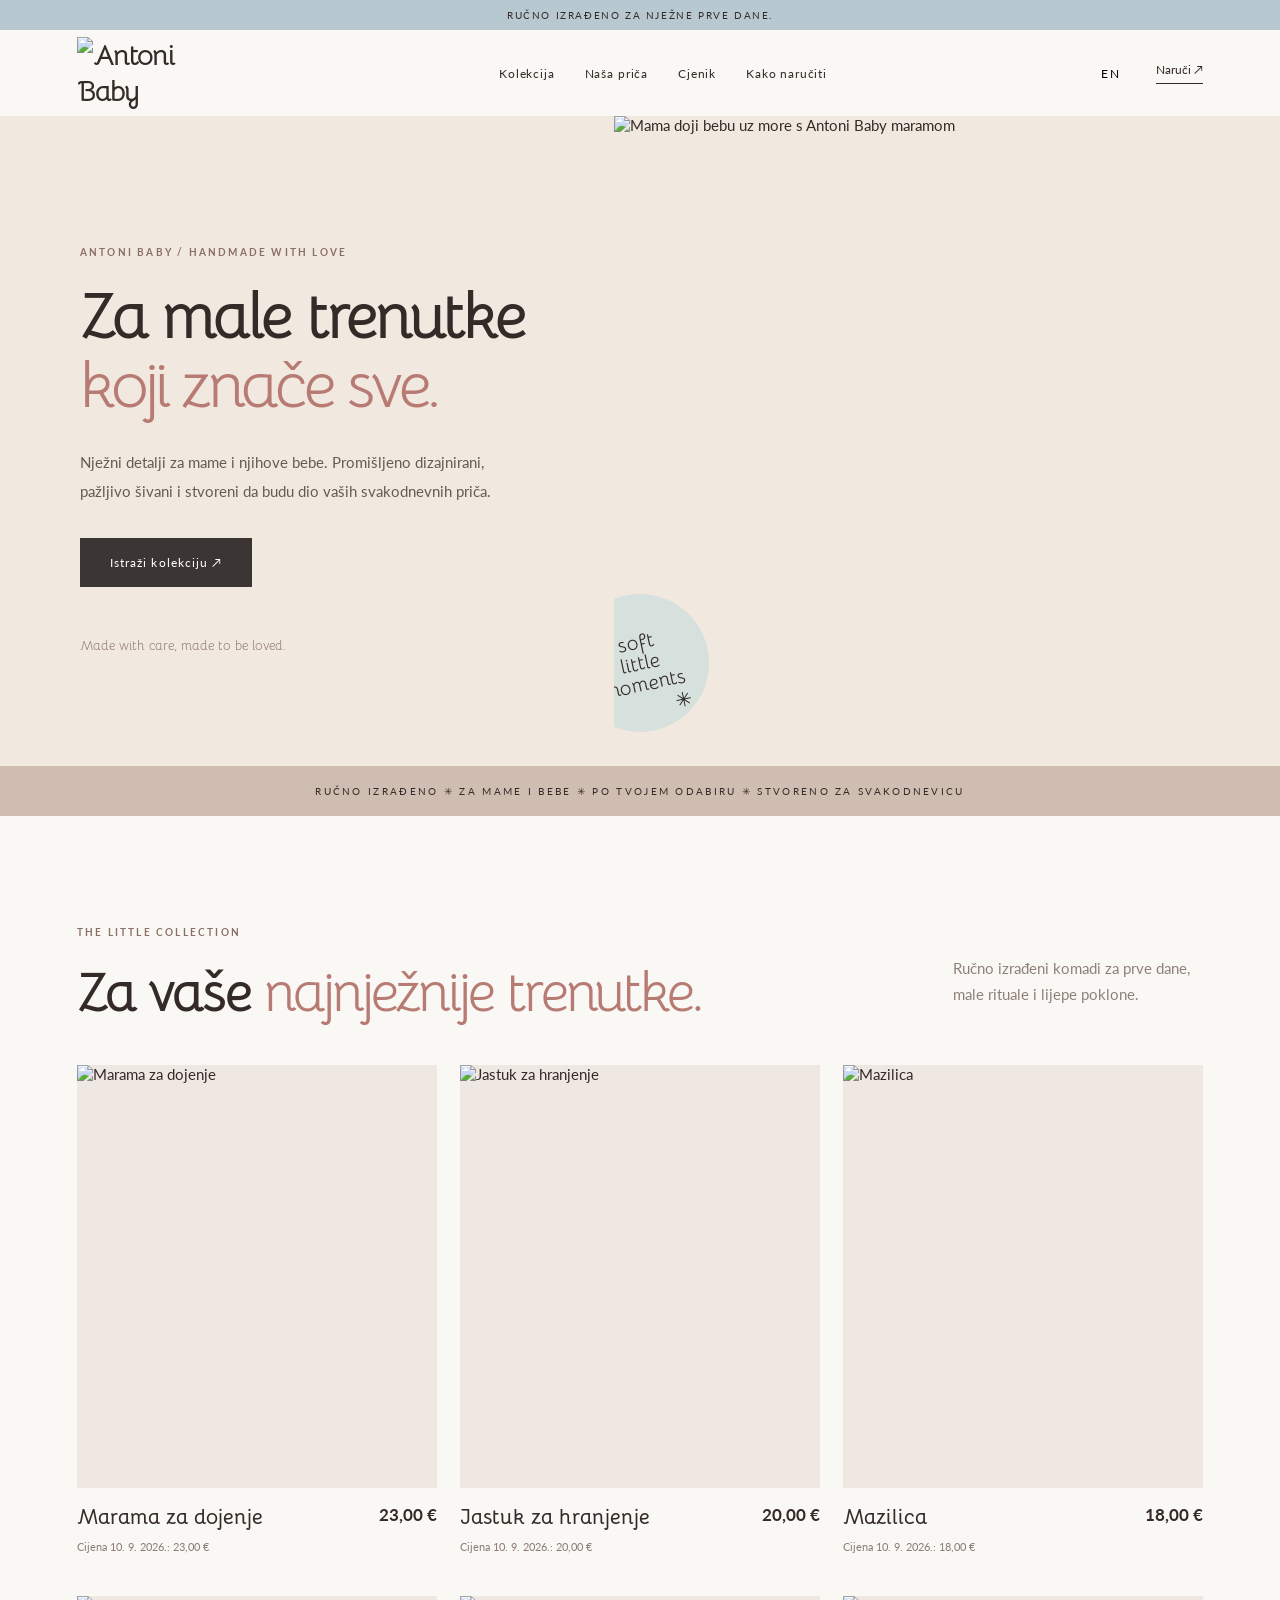
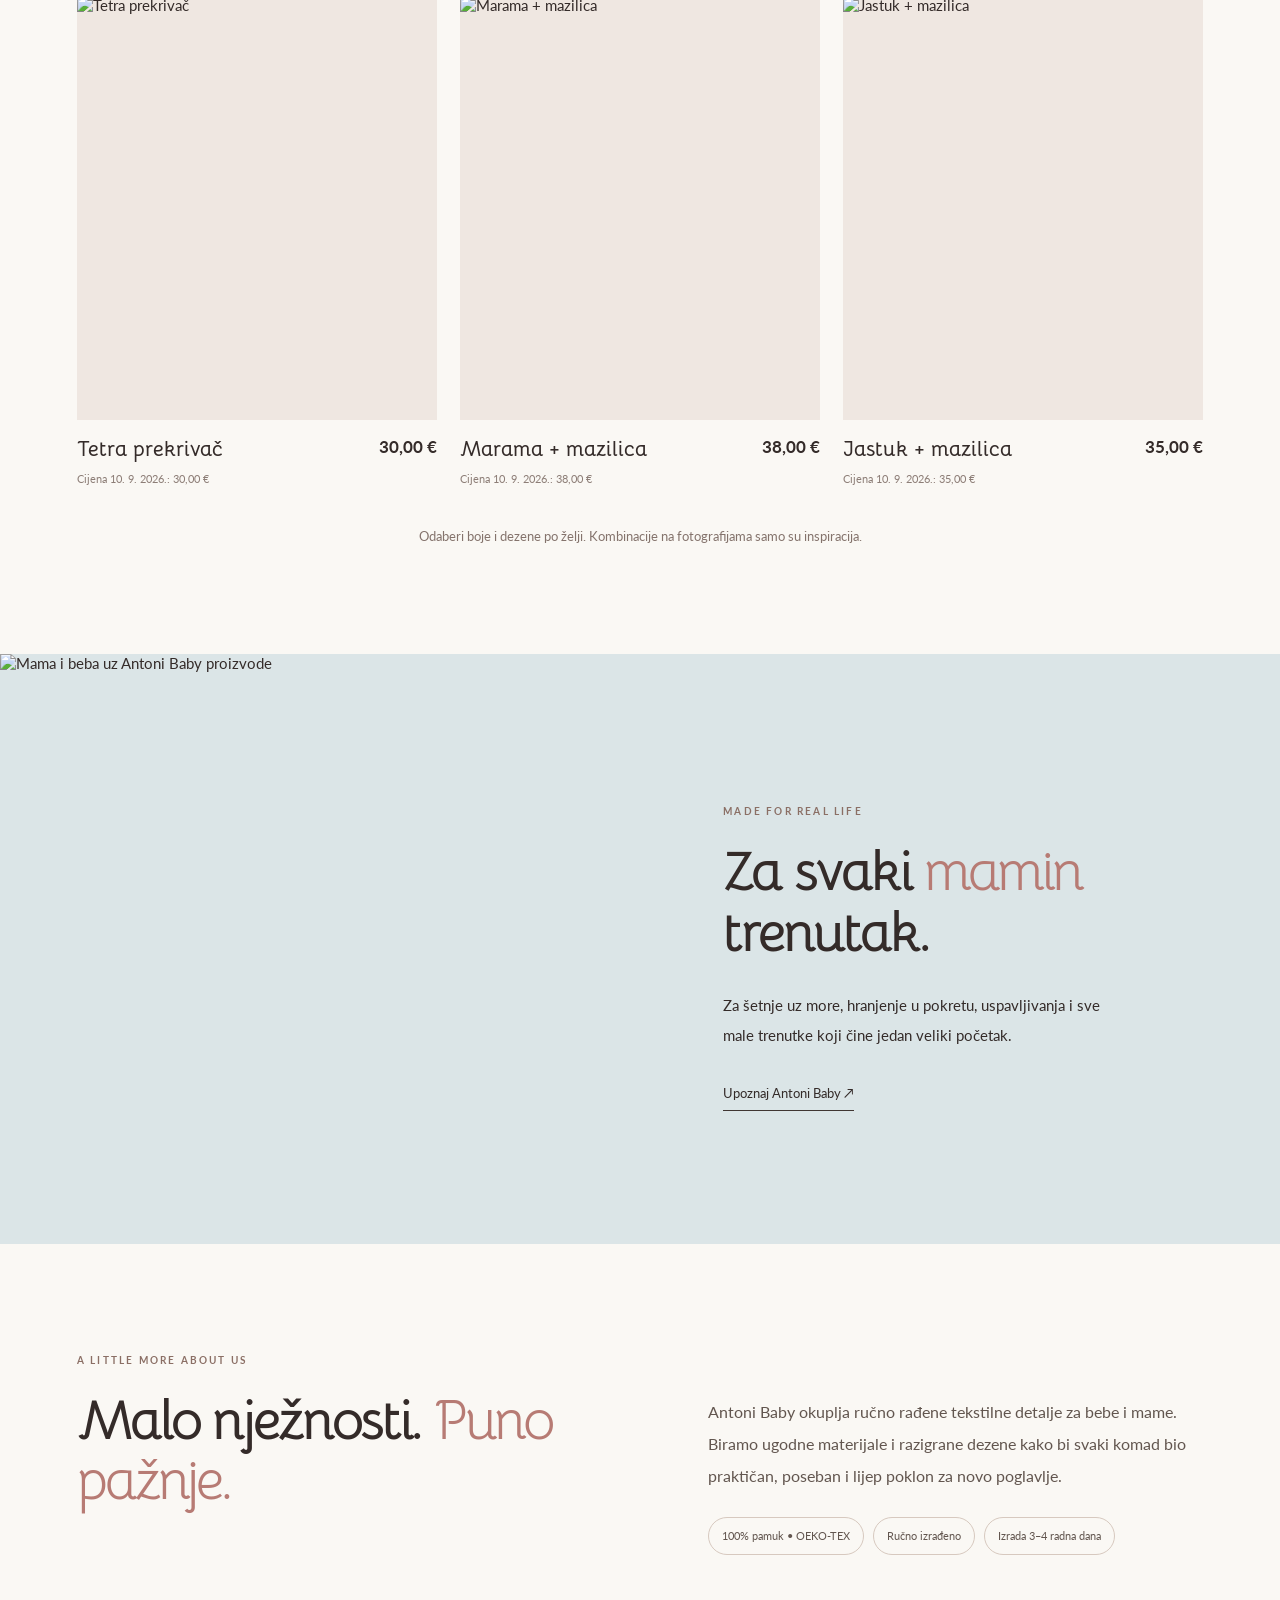
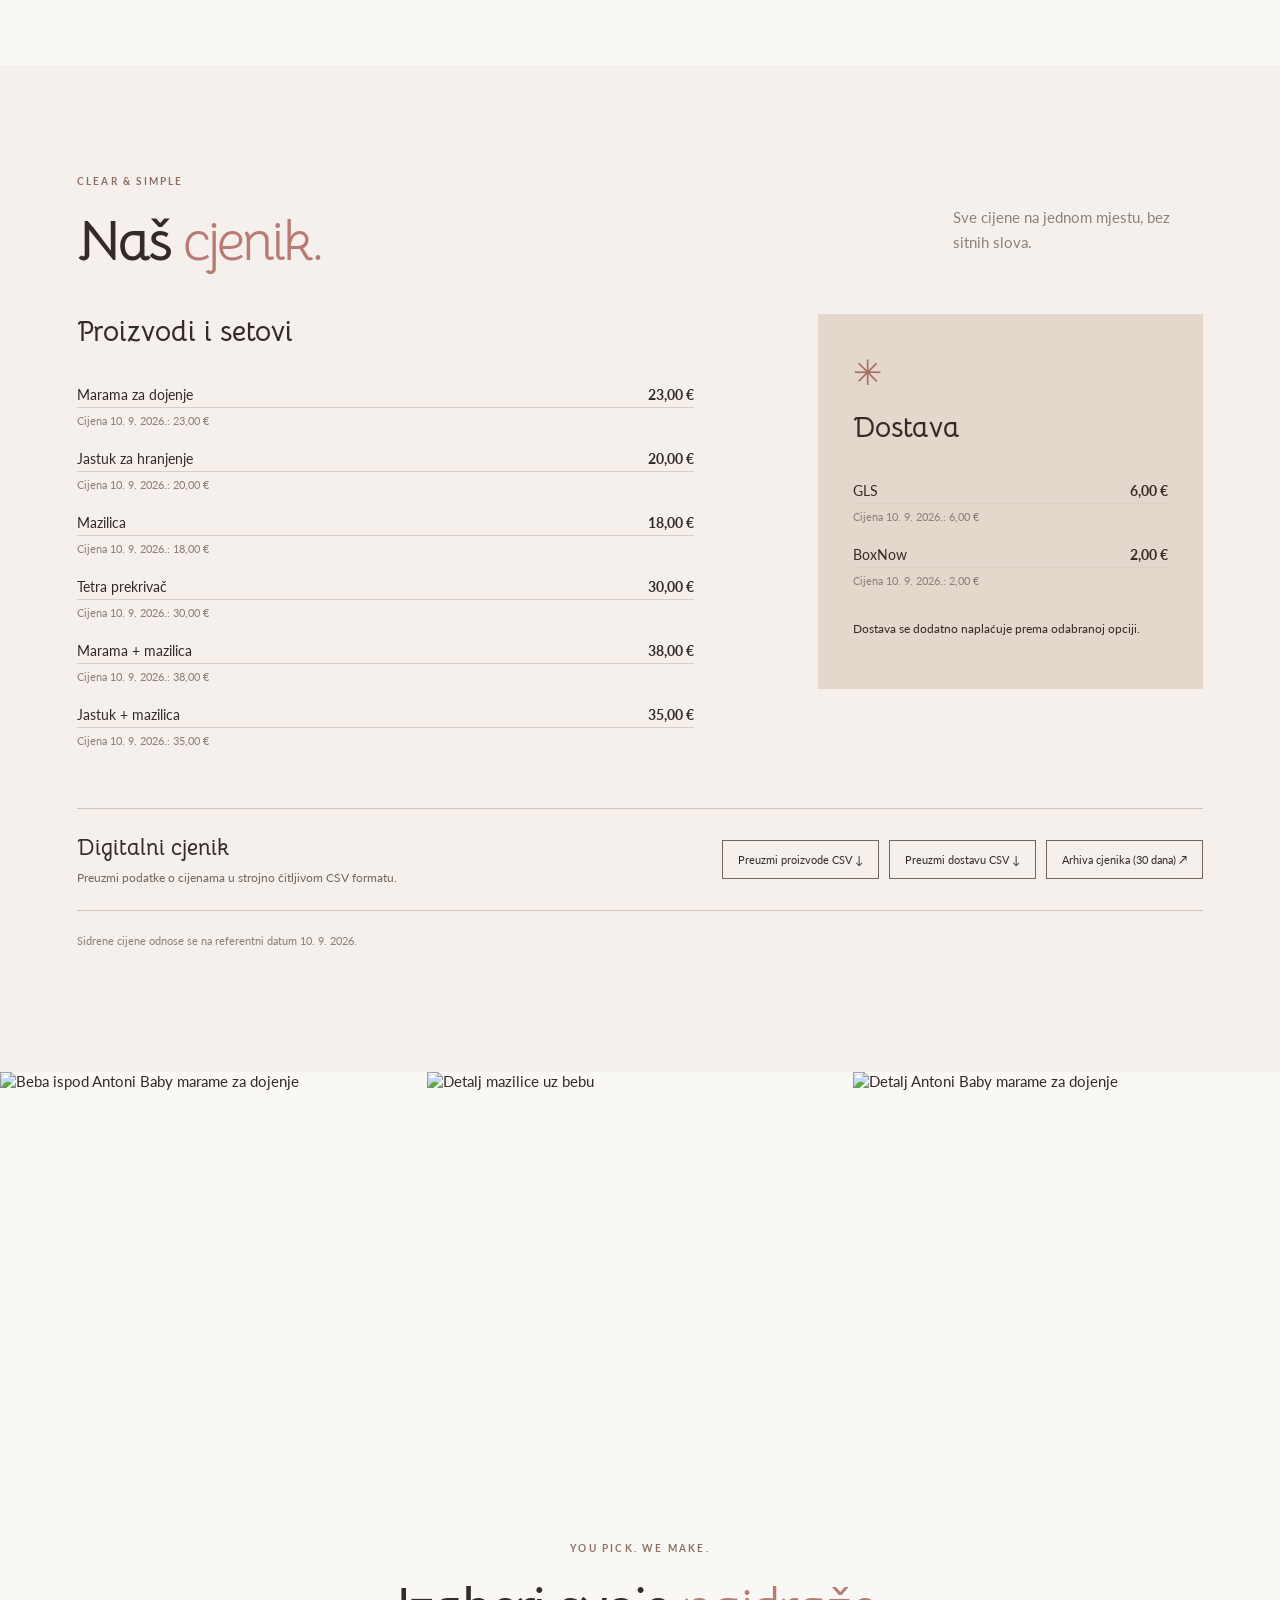
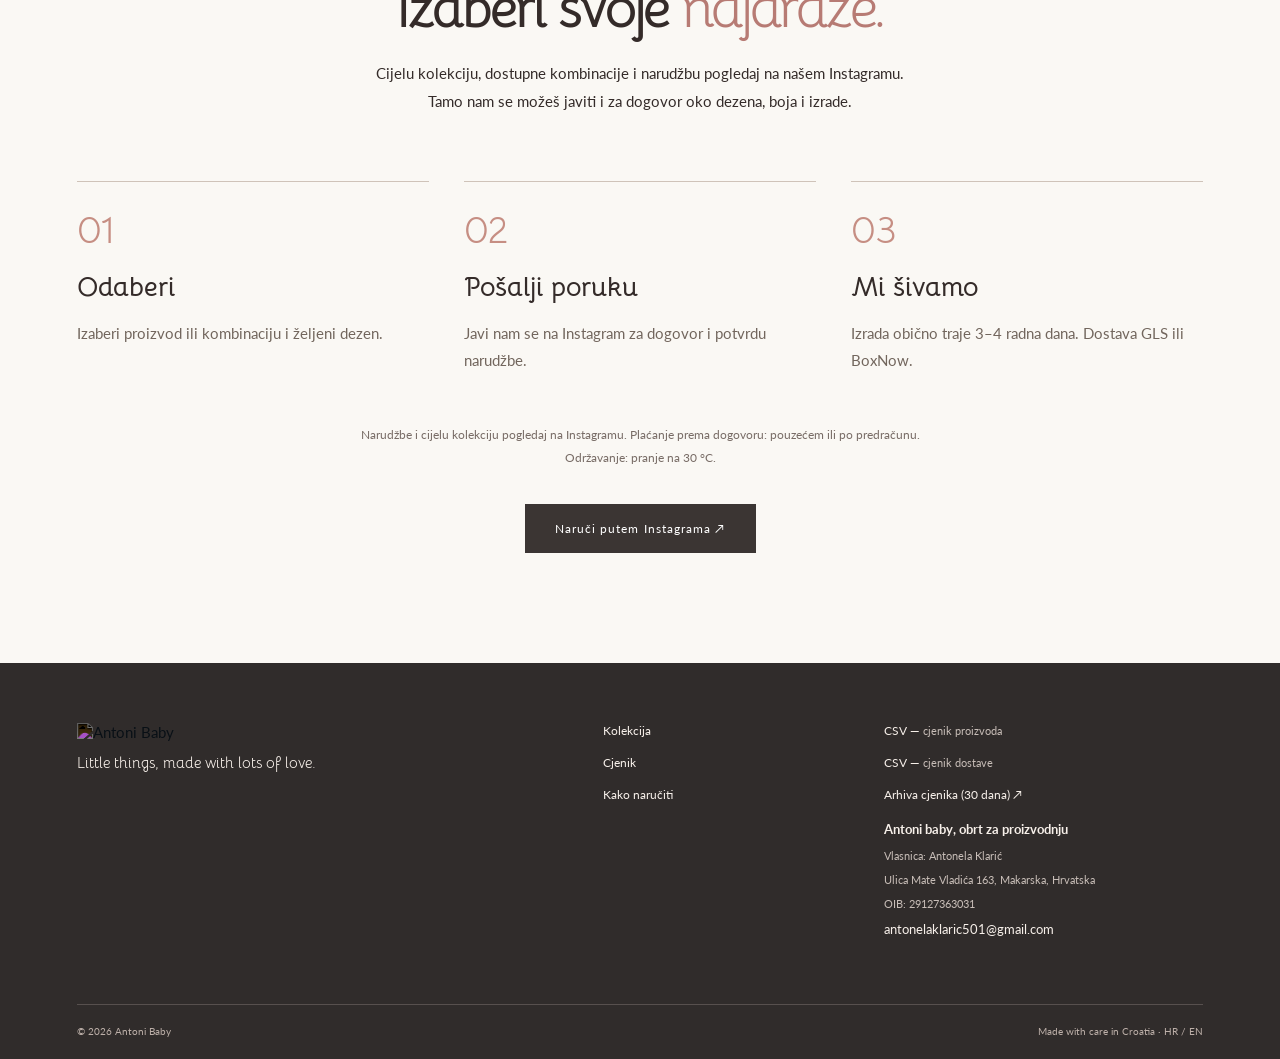
==== index.html @ 41faf418 "Add files via upload" ====
<!doctype html><html lang="hr"><head><meta charset="utf-8"><meta name="viewport" content="width=device-width, initial-scale=1"><meta name="theme-color" content="#f6f1eb"><meta name="description" content="Antoni Baby — ručno izrađene marame za dojenje, jastuci za hranjenje, mazilice i tetra prekrivači."><title>Antoni Baby — Made for the little moments</title><link rel="preconnect" href="https://fonts.googleapis.com"><link rel="preconnect" href="https://fonts.gstatic.com" crossorigin><link href="https://fonts.googleapis.com/css2?family=Bellota:wght@400;700&family=Lato:wght@300;400;700&display=swap" rel="stylesheet"><link rel="stylesheet" href="style.css"></head><body>
<div class="announcement"><span data-i18n="announce">Ručno izrađeno za nježne prve dane.</span></div>
<header class="header"><a class="wordmark" href="#home" aria-label="Antoni Baby home"><img src="assets/logo.svg" alt="Antoni Baby" class="brand-logo"></a><nav class="nav"><a href="#collection" data-i18n="navCollection">Kolekcija</a><a href="#story" data-i18n="navStory">Naša priča</a><a href="#prices" data-i18n="navPrices">Cjenik</a><a href="#order" data-i18n="navOrder">Kako naručiti</a></nav><div class="right"><button class="lang" id="lang" aria-label="Switch language">EN</button><a class="headcta" href="#order" data-i18n="shopCta">Naruči <span aria-hidden="true">↗</span></a><button class="hamb" id="menu" aria-label="Open menu">☰</button></div></header>
<main id="home"><section class="hero"><div class="hero-text"><p class="eyebrow" data-i18n="eyebrow">ANTONI BABY / HANDMADE WITH LOVE</p><h1 data-i18n="heroTitle">Za male trenutke <em>koji znače sve.</em></h1><p class="lede" data-i18n="heroText">Nježni detalji za mame i njihove bebe. Promišljeno dizajnirani, pažljivo šivani i stvoreni da budu dio vaših svakodnevnih priča.</p><a class="btn dark" href="#collection" data-i18n="discover">Istraži kolekciju ↗</a><span class="hero-caption" data-i18n="heroCaption">Made with care, made to be loved.</span></div><div class="hero-photo"><img src="assets/DSCF0684.jpg" alt="Mama doji bebu uz more s Antoni Baby maramom"><div class="photo-sticker">soft<br>little<br>moments <span>✳</span></div></div></section>
<div class="ticker"><span data-i18n="ticker">RUČNO IZRAĐENO&nbsp; ✳ &nbsp;ZA MAME I BEBE&nbsp; ✳ &nbsp;PO TVOJEM ODABIRU&nbsp; ✳ &nbsp;STVORENO ZA SVAKODNEVICU</span></div>
<section id="collection" class="section collection"><div class="section-head"><div><p class="eyebrow" data-i18n="smallCollection">THE LITTLE COLLECTION</p><h2 data-i18n="collectionTitle">Za vaše <em>najnježnije trenutke.</em></h2></div><p data-i18n="collectionNote">Ručno izrađeni komadi za prve dane, male rituale i lijepe poklone.</p></div><div class="product-grid" id="productGrid"></div><p class="mixnote" data-i18n="mixnote">Odaberi boje i dezene po želji. Kombinacije na fotografijama samo su inspiracija.</p></section>
<section class="editorial"><div class="editorial-img"><img src="assets/DSCF1021.jpg" alt="Mama i beba uz Antoni Baby proizvode"></div><div class="editorial-copy"><p class="eyebrow" data-i18n="editorialEyebrow">MADE FOR REAL LIFE</p><h2 data-i18n="editorialTitle">Za svaki <em>mamin</em> trenutak.</h2><p data-i18n="editorialText">Za šetnje uz more, hranjenje u pokretu, uspavljivanja i sve male trenutke koji čine jedan veliki početak.</p><a class="text-link" href="#story" data-i18n="editorialLink">Upoznaj Antoni Baby ↗</a></div></section>
<section id="story" class="section story"><div><p class="eyebrow" data-i18n="storySmall">A LITTLE MORE ABOUT US</p><h2 data-i18n="storyTitle">Malo nježnosti. <em>Puno pažnje.</em></h2></div><div class="story-body"><p data-i18n="storyText">Antoni Baby okuplja ručno rađene tekstilne detalje za bebe i mame. Biramo ugodne materijale i razigrane dezene kako bi svaki komad bio praktičan, poseban i lijep poklon za novo poglavlje.</p><div class="story-points"><span data-i18n="storyPoint1">100% pamuk • OEKO-TEX</span><span data-i18n="storyPoint2">Ručno izrađeno</span><span data-i18n="storyPoint3">Izrada 3–4 radna dana</span></div></div></section>
<section id="prices" class="section prices"><div class="section-head"><div><p class="eyebrow" data-i18n="priceEyebrow">CLEAR & SIMPLE</p><h2 data-i18n="priceTitle">Naš <em>cjenik.</em></h2></div><p data-i18n="priceLead">Sve cijene na jednom mjestu, bez sitnih slova.</p></div><div class="price-layout"><div><h3 data-i18n="priceProducts">Proizvodi i setovi</h3><div id="priceTable"></div></div><div class="delivery"><div class="delivery-mark">✳</div><h3 data-i18n="deliveryTitle">Dostava</h3><div class="price-row"><span>GLS</span><strong>6,00 €</strong></div><div class="anchor-line" data-i18n="glsAnchor">Cijena 10. 9. 2026.: 6,00 €</div><div class="price-row"><span>BoxNow</span><strong>2,00 €</strong></div><div class="anchor-line" data-i18n="boxAnchor">Cijena 10. 9. 2026.: 2,00 €</div><p data-i18n="deliveryNote">Dostava se dodatno naplaćuje prema odabranoj opciji.</p></div></div><div class="downloads"><div><strong data-i18n="downloadsTitle">Digitalni cjenik</strong><p data-i18n="downloadsCopy">Preuzmi podatke o cijenama u strojno čitljivom CSV formatu.</p></div><div class="download-actions"><a href="pricelists/cjenik.csv" download data-i18n="downloadProducts">Preuzmi proizvode CSV ↓</a><a href="pricelists/dostava.csv" download data-i18n="downloadDelivery">Preuzmi dostavu CSV ↓</a><a href="pricelists/arhiva/" data-i18n="archiveLink">Arhiva cjenika (30 dana) ↗</a></div></div><p class="fineprint" data-i18n="priceDisclaimer">Sidrene cijene odnose se na referentni datum 10. 9. 2026. </p></section>
<section class="gallery"><img src="assets/pink-baby-cover.jpg" alt="Beba ispod Antoni Baby marame za dojenje"><img src="assets/pink-comforter-detail.jpg" alt="Detalj mazilice uz bebu"><img src="assets/cream-cover-detail.jpg" alt="Detalj Antoni Baby marame za dojenje"></section><section id="order" class="section order"><p class="eyebrow" data-i18n="orderSmall">YOU PICK. WE MAKE.</p><h2 data-i18n="orderTitle">Izaberi svoje <em>najdraže.</em></h2><p data-i18n="orderIntro">Cijelu kolekciju, dostupne kombinacije i narudžbu pogledaj na našem Instagramu. Tamo nam se možeš javiti i za dogovor oko dezena, boja i izrade.</p><div class="steps"><div><span>01</span><h3 data-i18n="step1Title">Odaberi</h3><p data-i18n="step1">Izaberi proizvod ili kombinaciju i željeni dezen.</p></div><div><span>02</span><h3 data-i18n="step2Title">Pošalji poruku</h3><p data-i18n="step2">Javi nam se na Instagram za dogovor i potvrdu narudžbe.</p></div><div><span>03</span><h3 data-i18n="step3Title">Mi šivamo</h3><p data-i18n="step3">Izrada obično traje 3–4 radna dana. Dostava GLS ili BoxNow.</p></div></div><p class="payment" data-i18n="payment">Narudžbe i cijelu kolekciju pogledaj na Instagramu. Plaćanje prema dogovoru: pouzećem ili po predračunu. Održavanje: pranje na 30 °C.</p><a class="btn dark" id="instagramLink" href="https://www.instagram.com/antoni_baby/" target="_blank" rel="noopener noreferrer" data-i18n="instagramCta">Naruči putem Instagrama ↗</a></section>
</main>
<footer><div class="footer-top"><div><img src="assets/logo.svg" alt="Antoni Baby" class="footer-logo-image"><p data-i18n="footerTag">Little things, made with lots of love.</p></div><div><a href="#collection" data-i18n="navCollection">Kolekcija</a><a href="#prices" data-i18n="navPrices">Cjenik</a><a href="#order" data-i18n="navOrder">Kako naručiti</a></div><div><a href="pricelists/cjenik.csv" download>CSV — <span data-i18n="footerPrices">cjenik proizvoda</span></a><a href="pricelists/dostava.csv" download>CSV — <span data-i18n="footerShipping">cjenik dostave</span></a><a href="pricelists/arhiva/" data-i18n="archiveLink">Arhiva cjenika (30 dana)</a><div class="business-details">
<strong>Antoni baby, obrt za proizvodnju</strong>
<span data-i18n="businessOwner">Vlasnica: Antonela Klarić</span>
<span>Ulica Mate Vladića 163, Makarska, Hrvatska</span>
<span>OIB: 29127363031</span>
<a href="mailto:antonelaklaric501@gmail.com">antonelaklaric501@gmail.com</a>
</div></div></div><div class="footer-bottom"><span>© <span id="year"></span> Antoni Baby</span><span>Made with care in Croatia · HR / EN</span></div></footer><script src="app.js"></script></body></html>
---- style.css ----
*{box-sizing:border-box}html{scroll-behavior:smooth}body{margin:0;color:#342b29;background:#faf8f4;font-family:Lato,Arial,sans-serif;font-size:15px}a{color:inherit;text-decoration:none}button{font:inherit;cursor:pointer}img{display:block;width:100%;height:100%;object-fit:cover}.announcement{background:#b8c8d0;text-align:center;padding:9px 12px;font-size:10px;letter-spacing:.16em;text-transform:uppercase}.header{height:86px;display:flex;align-items:center;justify-content:space-between;padding:0 6%;background:#faf8f4;position:relative;z-index:10}.wordmark,.footer-logo{font-family:Bellota,sans-serif;font-weight:700;font-size:29px;letter-spacing:-2px}.wordmark span,.footer-logo span{font-weight:400}.wordmark i{font-style:normal;color:#cf9186;margin-left:4px}.nav,.right{display:flex;align-items:center;gap:30px}.nav a{font-size:12px;letter-spacing:.07em}.nav a:hover,.text-link:hover{color:#a76a66}.lang{border:0;background:none;font-size:12px;letter-spacing:.12em}.headcta{border-bottom:1px solid #342b29;padding-bottom:6px;font-size:12px}.hamb{display:none;background:transparent;border:0;font-size:23px}.hero{display:grid;grid-template-columns:48% 52%;min-height:650px;background:#f1e8df}.hero-text{padding:12% 10% 9% 13%;display:flex;align-items:flex-start;justify-content:center;flex-direction:column}.eyebrow{font-size:10px;letter-spacing:.22em;font-weight:700;color:#8b6f65;text-transform:uppercase;margin:0 0 24px}h1,h2,h3,p{margin-top:0}h1,h2,h3{font-family:Bellota,sans-serif;font-weight:700}h1{font-size:clamp(50px,5.1vw,88px);line-height:1.05;letter-spacing:-.06em;margin-bottom:28px}h1 em,h2 em{font-weight:400;font-style:normal;color:#b77b74}.lede{max-width:420px;line-height:1.95;color:#645b55;margin-bottom:32px}.btn{display:inline-block;padding:17px 30px;font-size:12px;letter-spacing:.09em;transition:transform .2s}.btn:hover{transform:translateY(-3px)}.dark{background:#3b3533;color:#fff}.hero-caption{font-family:Bellota;font-size:13px;margin-top:50px;color:#9a8278}.hero-photo{min-height:650px;position:relative;overflow:hidden}.hero-photo img{object-position:center 53%}.photo-sticker{position:absolute;bottom:34px;left:-43px;background:#d6e0dd;border-radius:50%;height:138px;width:138px;transform:rotate(-12deg);display:flex;align-items:center;justify-content:center;text-align:center;font-family:Bellota;font-size:20px;line-height:1.05}.photo-sticker span{position:absolute;right:25px;bottom:13px}.ticker{background:#cfbdb1;padding:19px;text-align:center;letter-spacing:.23em;font-size:10px;overflow:hidden;white-space:nowrap}.section{max-width:1320px;margin:auto;padding:110px 6%}.section-head{display:flex;justify-content:space-between;align-items:end;gap:30px;margin-bottom:43px}.section-head>p{max-width:250px;color:#8e8079;line-height:1.7}h2{font-size:clamp(41px,4.4vw,68px);line-height:1.07;letter-spacing:-.055em;margin:0}.product-grid{display:grid;grid-template-columns:repeat(3,1fr);gap:43px 23px}.product-image{aspect-ratio:4/4.7;overflow:hidden;background:#efe7e1}.product-image img{transition:transform .5s}.product-card:hover img{transform:scale(1.045)}.product-info{display:flex;justify-content:space-between;gap:10px;padding:16px 0 4px}.product-info h3{font-size:21px;margin:0}.product-info strong{font-size:17px;white-space:nowrap}.anchor-line{font-size:11px;color:#8c7d76;margin-top:6px}.mixnote{margin:43px auto 0;text-align:center;font-size:13px;color:#84736c}.editorial{display:grid;grid-template-columns:1fr 1fr;background:#dbe5e7;min-height:590px}.editorial-img{height:590px}.editorial-copy{padding:15% 15% 12% 13%;align-self:center}.editorial-copy h2{margin-bottom:28px}.editorial-copy>p:not(.eyebrow){line-height:2;max-width:400px}.text-link{display:inline-block;border-bottom:1px solid #403633;padding-bottom:9px;font-size:13px;margin-top:20px}.story{display:grid;grid-template-columns:1fr 1fr;gap:12%}.story-body{padding-top:42px;line-height:2;color:#62564f;font-size:16px}.story-points{display:flex;flex-wrap:wrap;gap:9px;margin-top:25px}.story-points span{border:1px solid #d7c9bf;border-radius:40px;padding:7px 13px;font-size:11px}.prices{background:#f5f0eb;max-width:none;padding-left:max(6%,calc((100% - 1160px)/2));padding-right:max(6%,calc((100% - 1160px)/2))}.price-layout{display:grid;grid-template-columns:1.6fr 1fr;gap:11%}.price-layout h3{font-size:28px;margin-bottom:20px}.price-row{display:flex;justify-content:space-between;gap:10px;padding:17px 0 4px;border-bottom:1px solid #d9cfc6;font-size:14px}.price-row strong{white-space:nowrap}.price-row+.anchor-line{padding-bottom:6px}.delivery{background:#e4d8cd;padding:36px 35px;align-self:start}.delivery-mark{font-size:35px;color:#a87066;margin-bottom:17px}.delivery p{font-size:12px;line-height:1.9;margin-top:25px}.downloads{margin-top:55px;border-top:1px solid #cfc4ba;border-bottom:1px solid #cfc4ba;padding:25px 0;display:flex;justify-content:space-between;gap:20px;align-items:center}.downloads strong{font-family:Bellota;font-size:22px}.downloads p{font-size:12px;margin:9px 0 0;color:#74675f}.download-actions{display:flex;gap:10px;flex-wrap:wrap}.download-actions a{border:1px solid #74665d;padding:12px 15px;font-size:11px;white-space:nowrap}.download-actions a:hover{background:#342b29;color:white}.fineprint{font-size:11px;color:#8b7e76;line-height:1.8;margin-top:20px}.gallery{display:grid;grid-template-columns:repeat(3,1fr);height:360px}.gallery img{min-width:0}.order{text-align:center}.order h2{margin-bottom:21px}.order>p:not(.eyebrow){max-width:560px;line-height:1.9;margin-left:auto;margin-right:auto}.steps{display:grid;grid-template-columns:repeat(3,1fr);gap:35px;text-align:left;margin:65px 0 35px}.steps>div{border-top:1px solid #cfc3b9;padding-top:24px}.steps span{font-family:Bellota;font-size:38px;color:#c68e83}.steps h3{font-size:27px;margin:16px 0}.steps p{line-height:1.8;color:#72665d}.order .payment{font-size:12px;color:#786c66;margin-bottom:35px}.order .placeholder{font-size:10px;color:#a7756e;margin-top:15px}footer{background:#302c2b;color:#f7f0ea;padding:60px 6% 22px}.footer-top{display:grid;grid-template-columns:2fr 1fr 1.3fr;gap:35px;padding-bottom:65px}.footer-logo{font-size:40px}.footer-top p{margin-top:12px;font-family:Bellota}.footer-top>div:not(:first-child){display:flex;flex-direction:column;gap:17px;font-size:12px}.footer-top>div:last-child span:not(.footer-logo){font-size:11px;color:#c8beb8}.footer-bottom{border-top:1px solid #57504e;padding-top:20px;display:flex;justify-content:space-between;font-size:10px;color:#bdb0a9}@media(max-width:850px){.header{padding:0 5%;height:72px}.hamb{display:block}.headcta{display:none}.nav{display:none;position:absolute;top:72px;left:0;right:0;background:#faf8f4;box-shadow:0 10px 15px #0001;padding:24px;flex-direction:column;align-items:flex-start}.nav.show{display:flex}.hero{grid-template-columns:1fr}.hero-text{padding:70px 7% 55px;min-height:430px}.hero-photo{min-height:440px;height:58vh}.photo-sticker{left:20px;bottom:20px}.section{padding:75px 6%}.product-grid{grid-template-columns:repeat(2,1fr)}.editorial{grid-template-columns:1fr}.editorial-img{height:420px}.editorial-copy{padding:65px 7%}.story{gap:20px}.price-layout{gap:5%}.gallery{height:270px}}@media(max-width:570px){h1{font-size:55px}.section-head{display:block}.section-head>p{margin:20px 0 0}.product-grid{gap:28px 13px}.product-info{display:block}.product-info h3{font-size:18px;margin-bottom:8px}.product-image{aspect-ratio:4/5}.story,.price-layout,.steps{grid-template-columns:1fr}.story-body{padding:0}.delivery{margin-top:28px}.downloads{display:block}.download-actions{margin-top:22px}.gallery{height:190px}.footer-top{grid-template-columns:1fr 1fr}.footer-top>div:first-child{grid-column:span 2}.hero-photo{height:65vh}.ticker{font-size:9px}.steps{gap:28px}.footer-bottom{gap:15px}}.brand-logo{width:154px;height:auto;object-fit:contain}.footer-logo-image{width:210px;height:auto;filter:invert(1);object-fit:contain}

/* Business details */
.business-details {display:flex; flex-direction:column; gap:7px; font-size:13px; line-height:1.55;}
.business-details strong {font-weight:700;}
.business-details span {display:block;}
.business-details a {overflow-wrap:anywhere;}
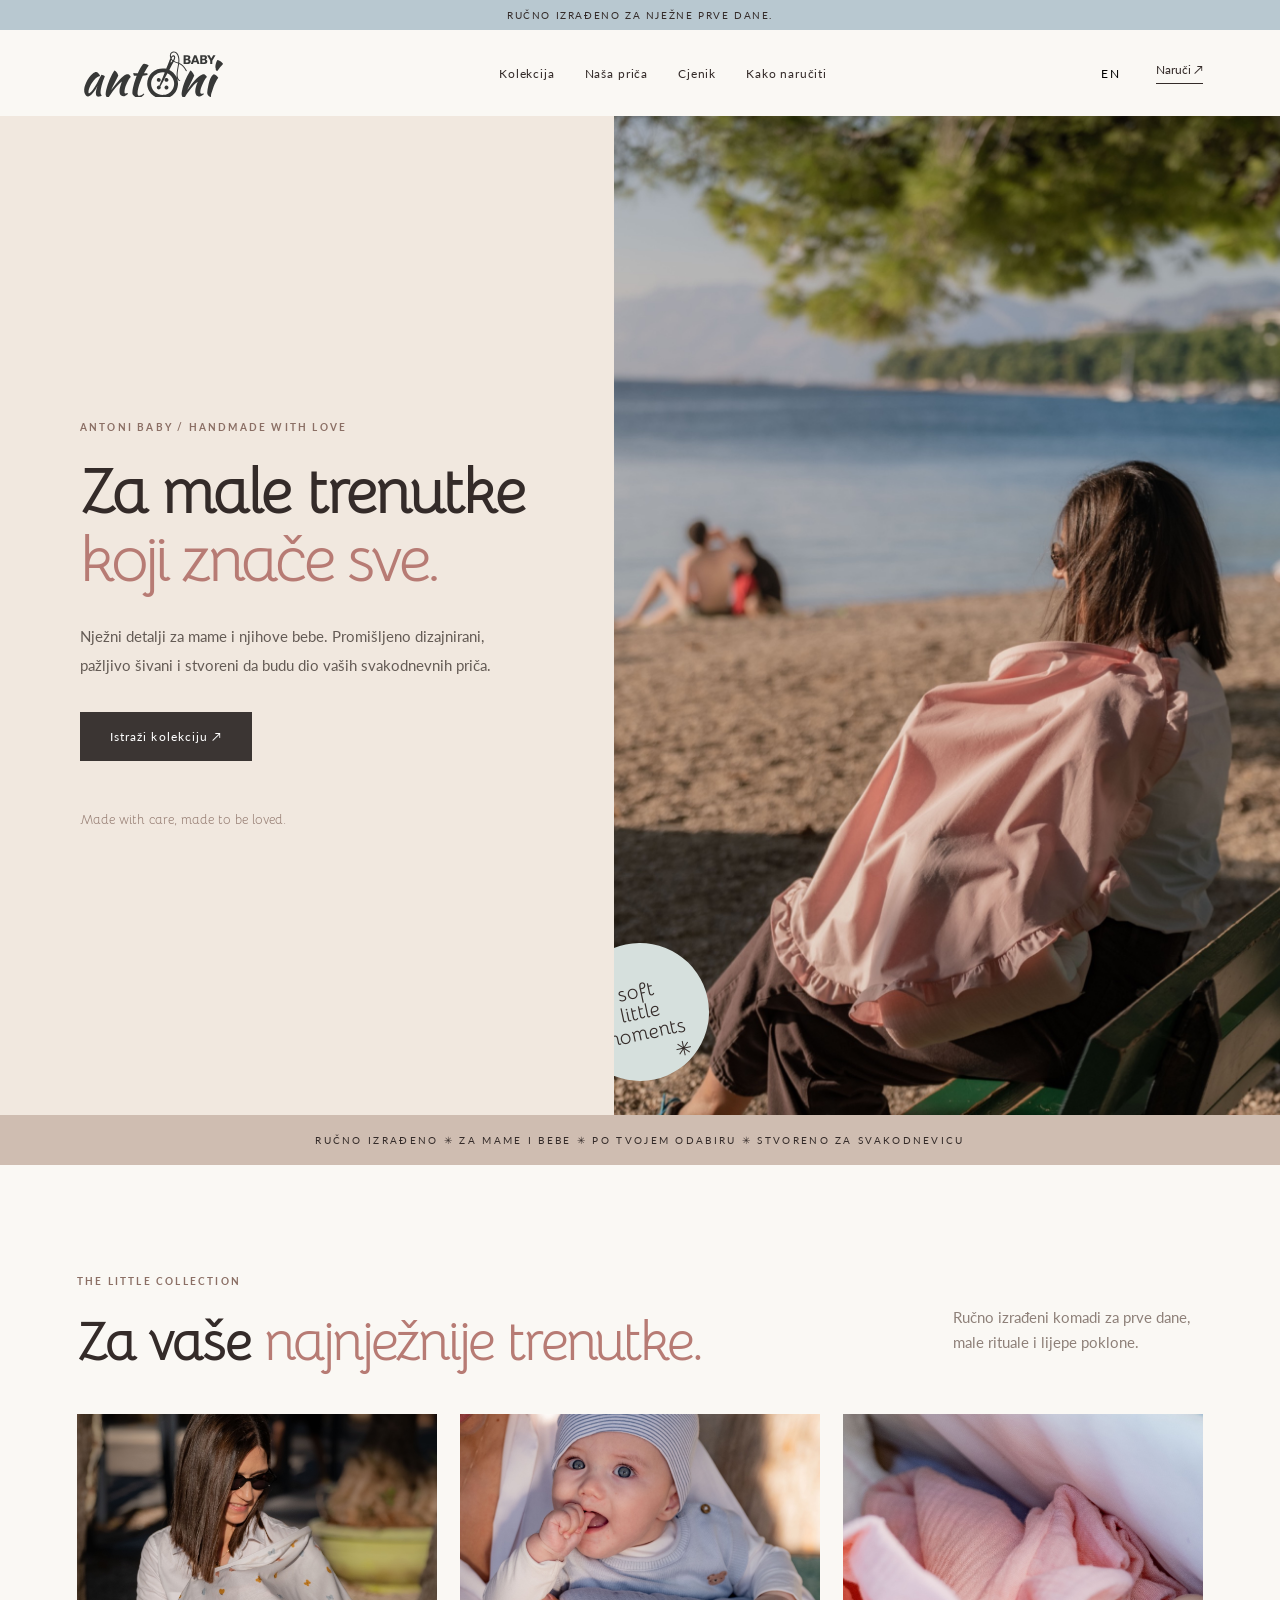
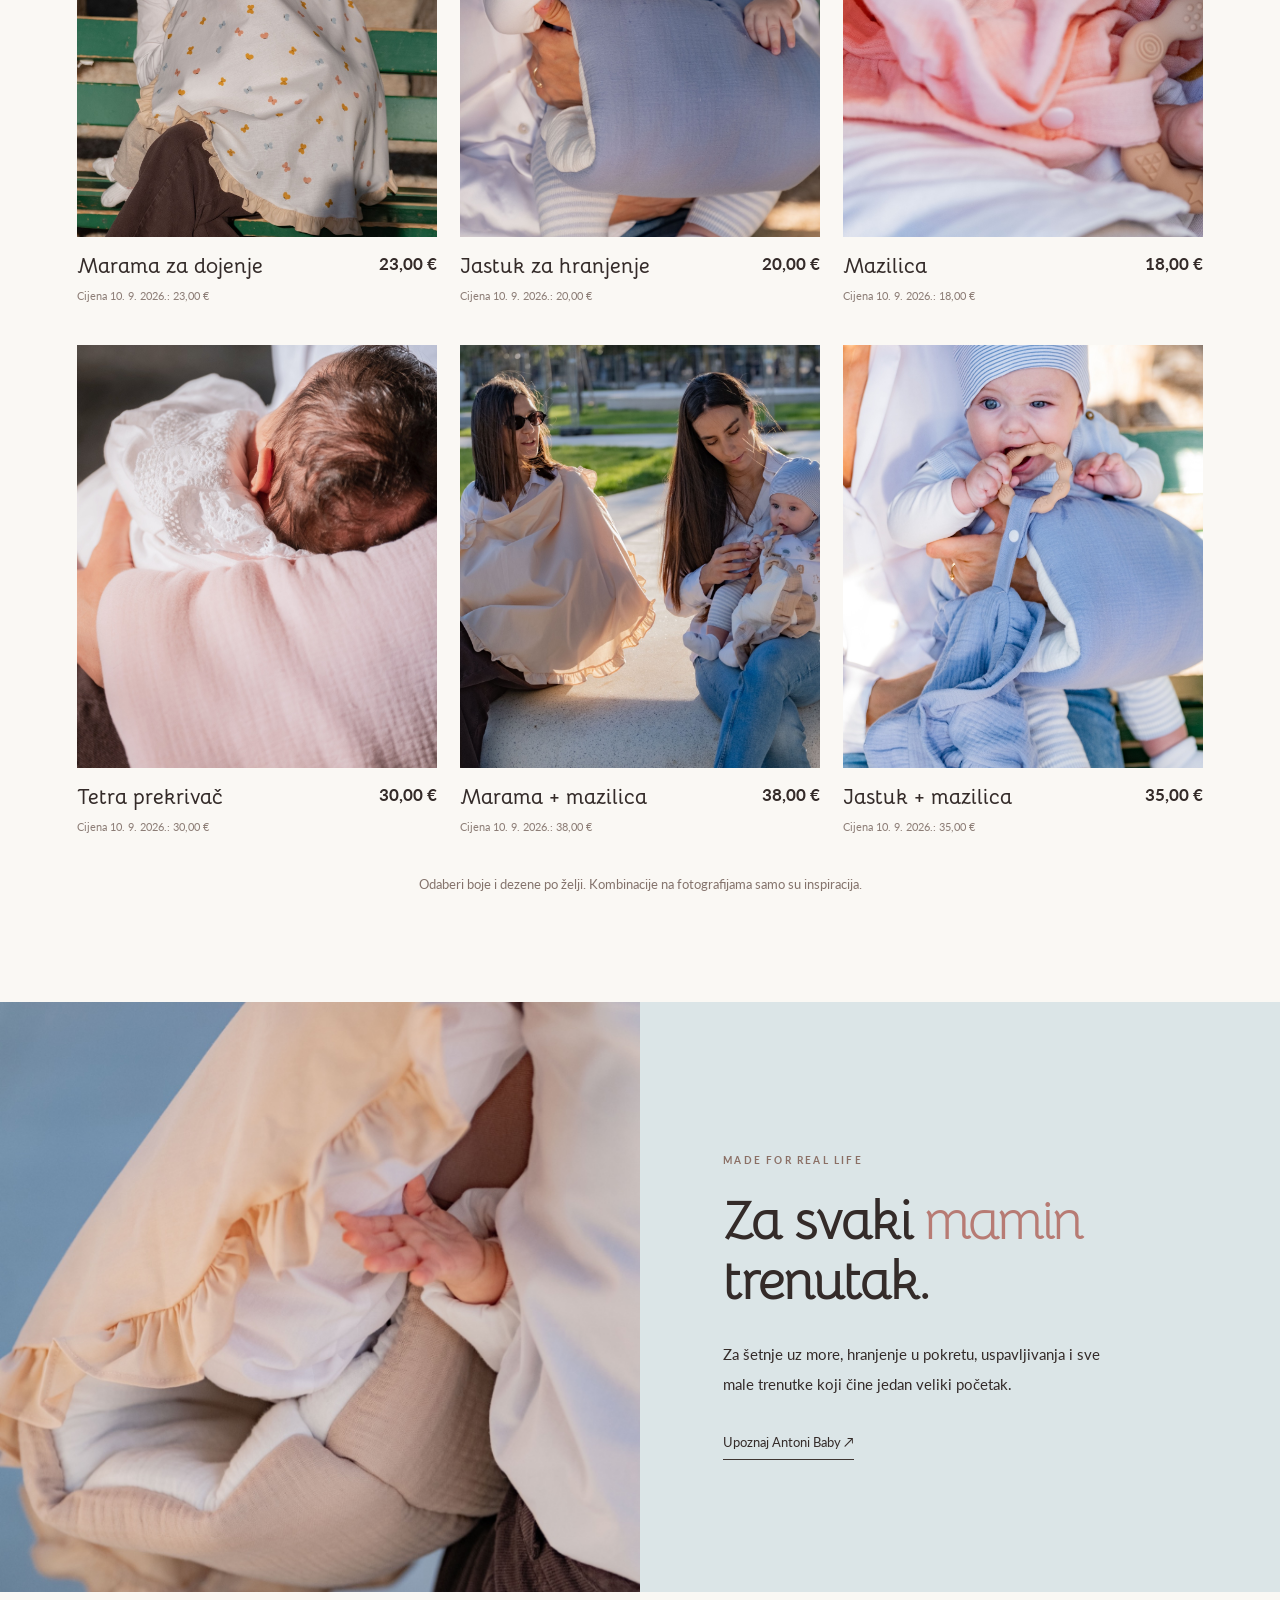
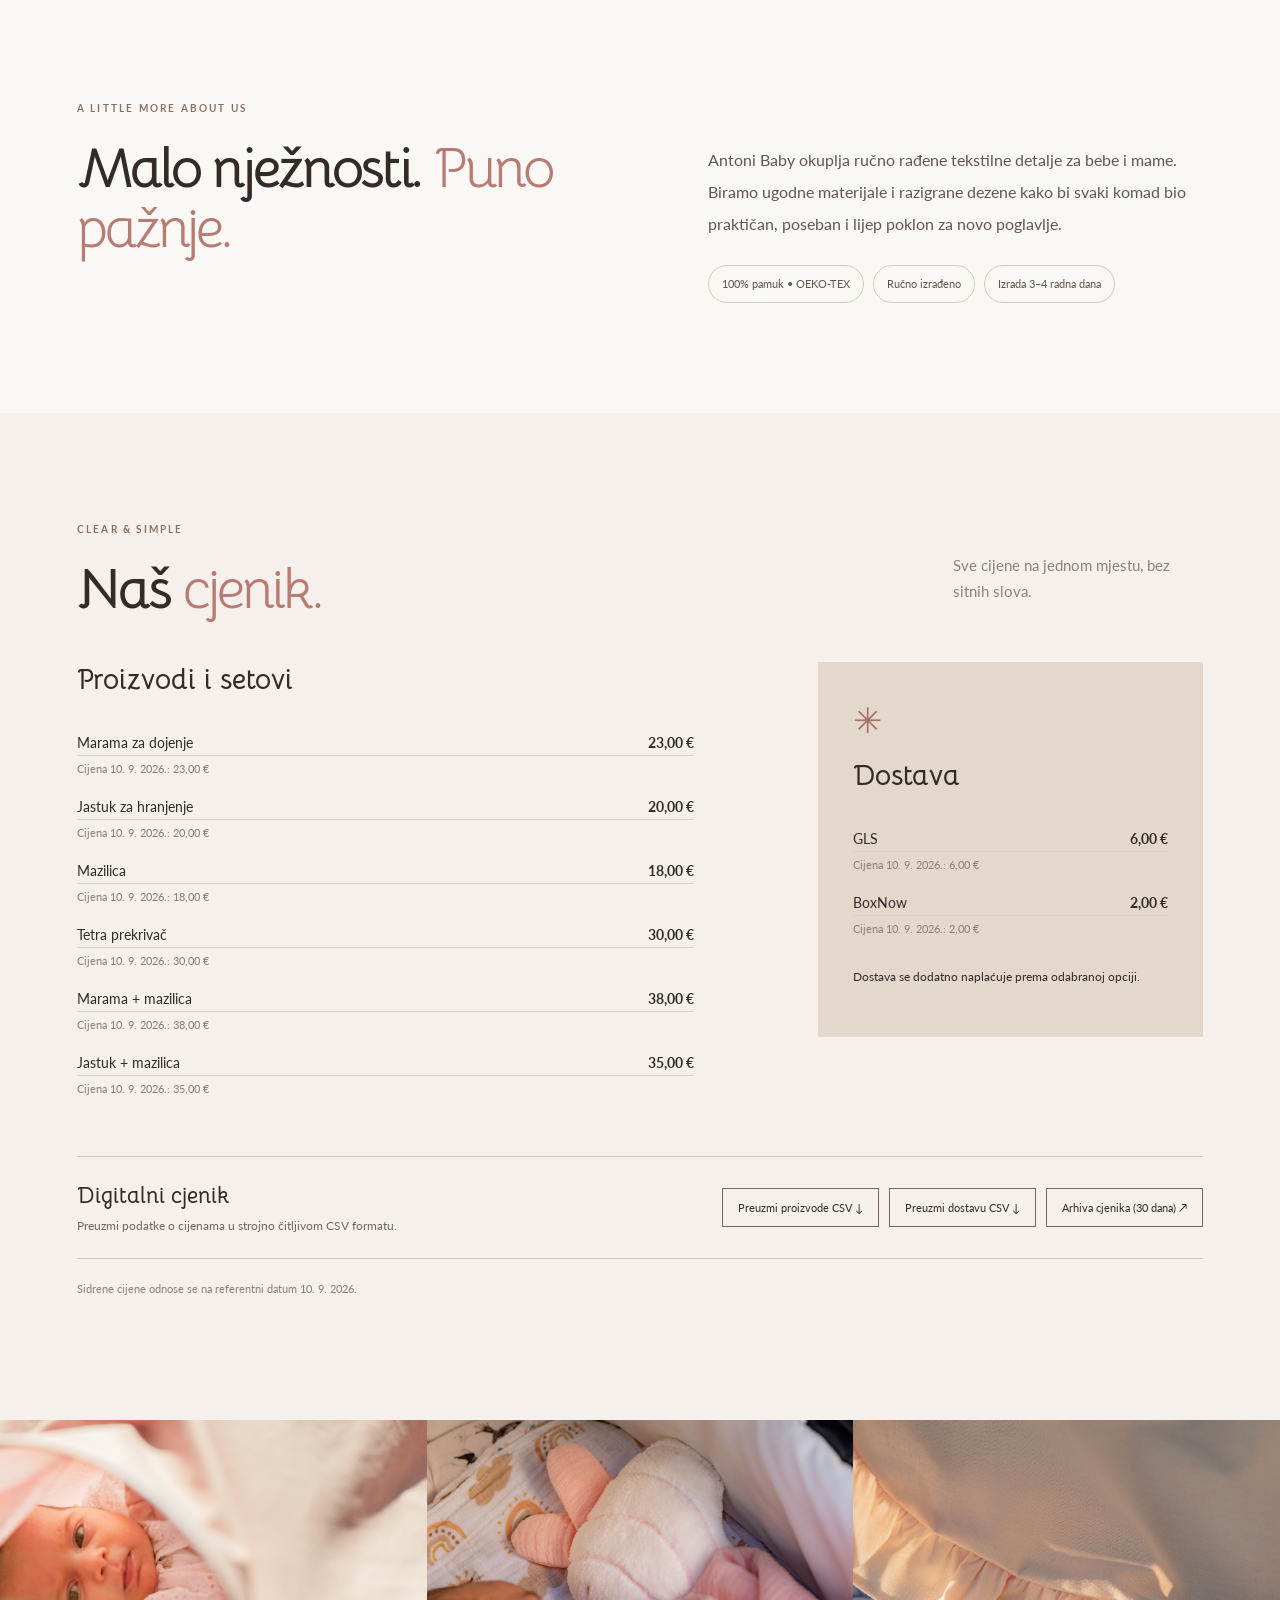
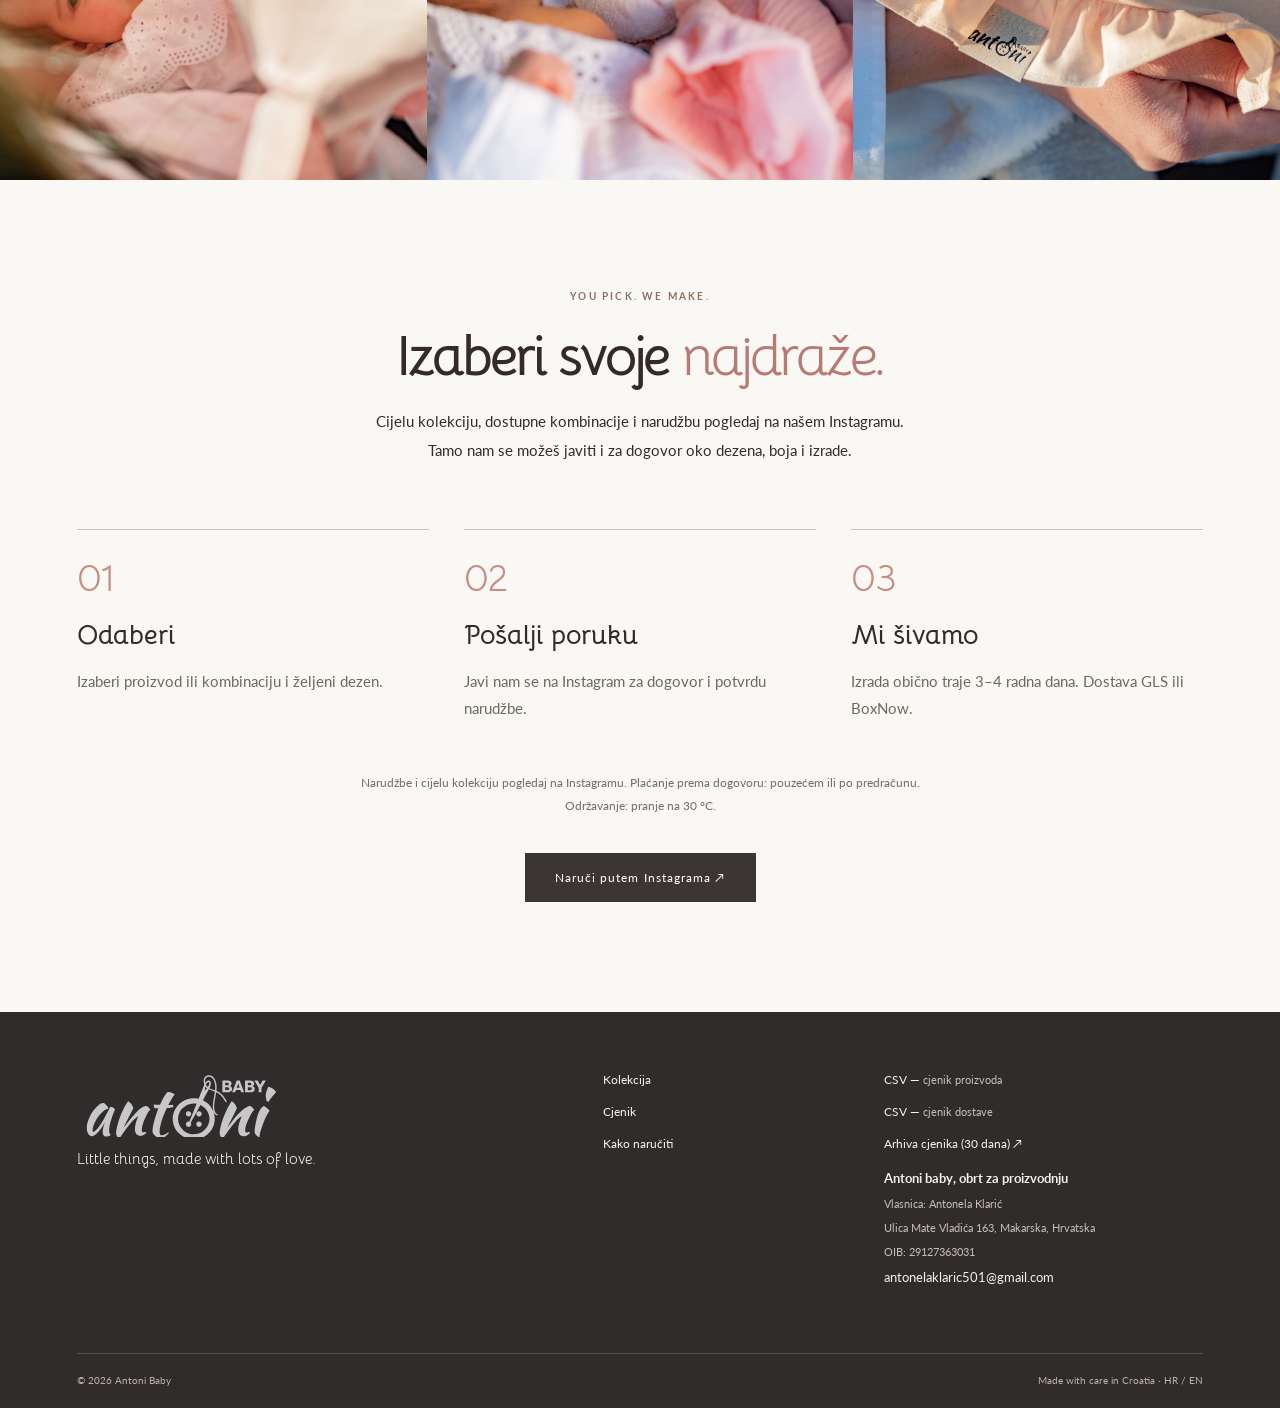
==== commit 2d882236: "Update index.html" ====
--- a/index.html
+++ b/index.html
@@ -1,18 +1,220 @@
-<!doctype html><html lang="hr"><head><meta charset="utf-8"><meta name="viewport" content="width=device-width, initial-scale=1"><meta name="theme-color" content="#f6f1eb"><meta name="description" content="Antoni Baby — ručno izrađene marame za dojenje, jastuci za hranjenje, mazilice i tetra prekrivači."><title>Antoni Baby — Made for the little moments</title><link rel="preconnect" href="https://fonts.googleapis.com"><link rel="preconnect" href="https://fonts.gstatic.com" crossorigin><link href="https://fonts.googleapis.com/css2?family=Bellota:wght@400;700&family=Lato:wght@300;400;700&display=swap" rel="stylesheet"><link rel="stylesheet" href="style.css"></head><body>
-<div class="announcement"><span data-i18n="announce">Ručno izrađeno za nježne prve dane.</span></div>
-<header class="header"><a class="wordmark" href="#home" aria-label="Antoni Baby home"><img src="assets/logo.svg" alt="Antoni Baby" class="brand-logo"></a><nav class="nav"><a href="#collection" data-i18n="navCollection">Kolekcija</a><a href="#story" data-i18n="navStory">Naša priča</a><a href="#prices" data-i18n="navPrices">Cjenik</a><a href="#order" data-i18n="navOrder">Kako naručiti</a></nav><div class="right"><button class="lang" id="lang" aria-label="Switch language">EN</button><a class="headcta" href="#order" data-i18n="shopCta">Naruči <span aria-hidden="true">↗</span></a><button class="hamb" id="menu" aria-label="Open menu">☰</button></div></header>
-<main id="home"><section class="hero"><div class="hero-text"><p class="eyebrow" data-i18n="eyebrow">ANTONI BABY / HANDMADE WITH LOVE</p><h1 data-i18n="heroTitle">Za male trenutke <em>koji znače sve.</em></h1><p class="lede" data-i18n="heroText">Nježni detalji za mame i njihove bebe. Promišljeno dizajnirani, pažljivo šivani i stvoreni da budu dio vaših svakodnevnih priča.</p><a class="btn dark" href="#collection" data-i18n="discover">Istraži kolekciju ↗</a><span class="hero-caption" data-i18n="heroCaption">Made with care, made to be loved.</span></div><div class="hero-photo"><img src="assets/DSCF0684.jpg" alt="Mama doji bebu uz more s Antoni Baby maramom"><div class="photo-sticker">soft<br>little<br>moments <span>✳</span></div></div></section>
-<div class="ticker"><span data-i18n="ticker">RUČNO IZRAĐENO&nbsp; ✳ &nbsp;ZA MAME I BEBE&nbsp; ✳ &nbsp;PO TVOJEM ODABIRU&nbsp; ✳ &nbsp;STVORENO ZA SVAKODNEVICU</span></div>
-<section id="collection" class="section collection"><div class="section-head"><div><p class="eyebrow" data-i18n="smallCollection">THE LITTLE COLLECTION</p><h2 data-i18n="collectionTitle">Za vaše <em>najnježnije trenutke.</em></h2></div><p data-i18n="collectionNote">Ručno izrađeni komadi za prve dane, male rituale i lijepe poklone.</p></div><div class="product-grid" id="productGrid"></div><p class="mixnote" data-i18n="mixnote">Odaberi boje i dezene po želji. Kombinacije na fotografijama samo su inspiracija.</p></section>
-<section class="editorial"><div class="editorial-img"><img src="assets/DSCF1021.jpg" alt="Mama i beba uz Antoni Baby proizvode"></div><div class="editorial-copy"><p class="eyebrow" data-i18n="editorialEyebrow">MADE FOR REAL LIFE</p><h2 data-i18n="editorialTitle">Za svaki <em>mamin</em> trenutak.</h2><p data-i18n="editorialText">Za šetnje uz more, hranjenje u pokretu, uspavljivanja i sve male trenutke koji čine jedan veliki početak.</p><a class="text-link" href="#story" data-i18n="editorialLink">Upoznaj Antoni Baby ↗</a></div></section>
-<section id="story" class="section story"><div><p class="eyebrow" data-i18n="storySmall">A LITTLE MORE ABOUT US</p><h2 data-i18n="storyTitle">Malo nježnosti. <em>Puno pažnje.</em></h2></div><div class="story-body"><p data-i18n="storyText">Antoni Baby okuplja ručno rađene tekstilne detalje za bebe i mame. Biramo ugodne materijale i razigrane dezene kako bi svaki komad bio praktičan, poseban i lijep poklon za novo poglavlje.</p><div class="story-points"><span data-i18n="storyPoint1">100% pamuk • OEKO-TEX</span><span data-i18n="storyPoint2">Ručno izrađeno</span><span data-i18n="storyPoint3">Izrada 3–4 radna dana</span></div></div></section>
-<section id="prices" class="section prices"><div class="section-head"><div><p class="eyebrow" data-i18n="priceEyebrow">CLEAR & SIMPLE</p><h2 data-i18n="priceTitle">Naš <em>cjenik.</em></h2></div><p data-i18n="priceLead">Sve cijene na jednom mjestu, bez sitnih slova.</p></div><div class="price-layout"><div><h3 data-i18n="priceProducts">Proizvodi i setovi</h3><div id="priceTable"></div></div><div class="delivery"><div class="delivery-mark">✳</div><h3 data-i18n="deliveryTitle">Dostava</h3><div class="price-row"><span>GLS</span><strong>6,00 €</strong></div><div class="anchor-line" data-i18n="glsAnchor">Cijena 10. 9. 2026.: 6,00 €</div><div class="price-row"><span>BoxNow</span><strong>2,00 €</strong></div><div class="anchor-line" data-i18n="boxAnchor">Cijena 10. 9. 2026.: 2,00 €</div><p data-i18n="deliveryNote">Dostava se dodatno naplaćuje prema odabranoj opciji.</p></div></div><div class="downloads"><div><strong data-i18n="downloadsTitle">Digitalni cjenik</strong><p data-i18n="downloadsCopy">Preuzmi podatke o cijenama u strojno čitljivom CSV formatu.</p></div><div class="download-actions"><a href="pricelists/cjenik.csv" download data-i18n="downloadProducts">Preuzmi proizvode CSV ↓</a><a href="pricelists/dostava.csv" download data-i18n="downloadDelivery">Preuzmi dostavu CSV ↓</a><a href="pricelists/arhiva/" data-i18n="archiveLink">Arhiva cjenika (30 dana) ↗</a></div></div><p class="fineprint" data-i18n="priceDisclaimer">Sidrene cijene odnose se na referentni datum 10. 9. 2026. </p></section>
-<section class="gallery"><img src="assets/pink-baby-cover.jpg" alt="Beba ispod Antoni Baby marame za dojenje"><img src="assets/pink-comforter-detail.jpg" alt="Detalj mazilice uz bebu"><img src="assets/cream-cover-detail.jpg" alt="Detalj Antoni Baby marame za dojenje"></section><section id="order" class="section order"><p class="eyebrow" data-i18n="orderSmall">YOU PICK. WE MAKE.</p><h2 data-i18n="orderTitle">Izaberi svoje <em>najdraže.</em></h2><p data-i18n="orderIntro">Cijelu kolekciju, dostupne kombinacije i narudžbu pogledaj na našem Instagramu. Tamo nam se možeš javiti i za dogovor oko dezena, boja i izrade.</p><div class="steps"><div><span>01</span><h3 data-i18n="step1Title">Odaberi</h3><p data-i18n="step1">Izaberi proizvod ili kombinaciju i željeni dezen.</p></div><div><span>02</span><h3 data-i18n="step2Title">Pošalji poruku</h3><p data-i18n="step2">Javi nam se na Instagram za dogovor i potvrdu narudžbe.</p></div><div><span>03</span><h3 data-i18n="step3Title">Mi šivamo</h3><p data-i18n="step3">Izrada obično traje 3–4 radna dana. Dostava GLS ili BoxNow.</p></div></div><p class="payment" data-i18n="payment">Narudžbe i cijelu kolekciju pogledaj na Instagramu. Plaćanje prema dogovoru: pouzećem ili po predračunu. Održavanje: pranje na 30 °C.</p><a class="btn dark" id="instagramLink" href="https://www.instagram.com/antoni_baby/" target="_blank" rel="noopener noreferrer" data-i18n="instagramCta">Naruči putem Instagrama ↗</a></section>
+
+<!doctype html>
+<html lang="hr">
+<head>
+<meta charset="utf-8">
+<meta name="viewport" content="width=device-width, initial-scale=1">
+<meta name="theme-color" content="#f6f1eb">
+<meta name="description" content="Antoni Baby — ručno izrađene marame za dojenje, jastuci za hranjenje, mazilice i tetra prekrivači.">
+<title>Antoni Baby — Made for the little moments</title>
+<link rel="preconnect" href="https://fonts.googleapis.com">
+<link rel="preconnect" href="https://fonts.gstatic.com" crossorigin>
+<link href="https://fonts.googleapis.com/css2?family=Bellota:wght@400;700&family=Lato:wght@300;400;700&display=swap" rel="stylesheet">
+<link rel="stylesheet" href="style.css">
+</head>
+<body>
+
+<div class="announcement">
+  <span data-i18n="announce">Ručno izrađeno za nježne prve dane.</span>
+</div>
+
+<header class="header">
+  <a class="wordmark" href="#home" aria-label="Antoni Baby home">
+    <img src="assets/logo.svg" alt="Antoni Baby" class="brand-logo">
+  </a>
+  <nav class="nav">
+    <a href="#collection" data-i18n="navCollection">Kolekcija</a>
+    <a href="#story" data-i18n="navStory">Naša priča</a>
+    <a href="#prices" data-i18n="navPrices">Cjenik</a>
+    <a href="#order" data-i18n="navOrder">Kako naručiti</a>
+  </nav>
+  <div class="right">
+    <button class="lang" id="lang" aria-label="Switch language">EN</button>
+    <a class="headcta" href="#order" data-i18n="shopCta">Naruči <span aria-hidden="true">↗</span></a>
+    <button class="hamb" id="menu" aria-label="Open menu">☰</button>
+  </div>
+</header>
+
+<main id="home">
+
+<section class="hero">
+  <div class="hero-text">
+    <p class="eyebrow" data-i18n="eyebrow">ANTONI BABY / HANDMADE WITH LOVE</p>
+    <h1 data-i18n="heroTitle">Za male trenutke <em>koji znače sve.</em></h1>
+    <p class="lede" data-i18n="heroText">Nježni detalji za mame i njihove bebe. Promišljeno dizajnirani, pažljivo šivani i stvoreni da budu dio vaših svakodnevnih priča.</p>
+    <a class="btn dark" href="#collection" data-i18n="discover">Istraži kolekciju ↗</a>
+    <span class="hero-caption" data-i18n="heroCaption">Made with care, made to be loved.</span>
+  </div>
+  <div class="hero-photo">
+    <img src="assets/DSCF0684.jpg" alt="Mama doji bebu uz more s Antoni Baby maramom">
+    <div class="photo-sticker">soft<br>little<br>moments <span>✳</span></div>
+  </div>
+</section>
+
+<div class="ticker">
+  <span data-i18n="ticker">RUČNO IZRAĐENO&nbsp; ✳ &nbsp;ZA MAME I BEBE&nbsp; ✳ &nbsp;PO TVOJEM ODABIRU&nbsp; ✳ &nbsp;STVORENO ZA SVAKODNEVICU</span>
+</div>
+
+<section id="collection" class="section collection">
+  <div class="section-head">
+    <div>
+      <p class="eyebrow" data-i18n="smallCollection">THE LITTLE COLLECTION</p>
+      <h2 data-i18n="collectionTitle">Za vaše <em>najnježnije trenutke.</em></h2>
+    </div>
+    <p data-i18n="collectionNote">Ručno izrađeni komadi za prve dane, male rituale i lijepe poklone.</p>
+  </div>
+  <div class="product-grid" id="productGrid"></div>
+  <p class="mixnote" data-i18n="mixnote">Odaberi boje i dezene po želji. Kombinacije na fotografijama samo su inspiracija.</p>
+</section>
+
+<section class="editorial">
+  <div class="editorial-img">
+    <img src="assets/DSCF1021.jpg" alt="Mama i beba uz Antoni Baby proizvode">
+  </div>
+  <div class="editorial-copy">
+    <p class="eyebrow" data-i18n="editorialEyebrow">MADE FOR REAL LIFE</p>
+    <h2 data-i18n="editorialTitle">Za svaki <em>mamin</em> trenutak.</h2>
+    <p data-i18n="editorialText">Za šetnje uz more, hranjenje u pokretu, uspavljivanja i sve male trenutke koji čine jedan veliki početak.</p>
+    <a class="text-link" href="#story" data-i18n="editorialLink">Upoznaj Antoni Baby ↗</a>
+  </div>
+</section>
+
+<section id="story" class="section story">
+  <div>
+    <p class="eyebrow" data-i18n="storySmall">A LITTLE MORE ABOUT US</p>
+    <h2 data-i18n="storyTitle">Malo nježnosti. <em>Puno pažnje.</em></h2>
+  </div>
+  <div class="story-body">
+    <p data-i18n="storyText">Antoni Baby okuplja ručno rađene tekstilne detalje za bebe i mame. Biramo ugodne materijale i razigrane dezene kako bi svaki komad bio praktičan, poseban i lijep poklon za novo poglavlje.</p>
+    <div class="story-points">
+      <span data-i18n="storyPoint1">100% pamuk • OEKO-TEX</span>
+      <span data-i18n="storyPoint2">Ručno izrađeno</span>
+      <span data-i18n="storyPoint3">Izrada 3–4 radna dana</span>
+    </div>
+  </div>
+</section>
+
+<section id="prices" class="section prices">
+  <div class="section-head">
+    <div>
+      <p class="eyebrow" data-i18n="priceEyebrow">CLEAR & SIMPLE</p>
+      <h2 data-i18n="priceTitle">Naš <em>cjenik.</em></h2>
+    </div>
+    <p data-i18n="priceLead">Sve cijene na jednom mjestu, bez sitnih slova.</p>
+  </div>
+
+  <div class="price-layout">
+    <div>
+      <h3 data-i18n="priceProducts">Proizvodi i setovi</h3>
+      <div id="priceTable"></div>
+    </div>
+
+    <div class="delivery">
+      <div class="delivery-mark">✳</div>
+      <h3 data-i18n="deliveryTitle">Dostava</h3>
+
+      <div class="price-row">
+        <span>GLS</span>
+        <strong>6,00 €</strong>
+      </div>
+      <div class="anchor-line" data-i18n="glsAnchor">Cijena 10. 9. 2026.: 6,00 €</div>
+
+      <div class="price-row">
+        <span>BoxNow</span>
+        <strong>2,00 €</strong>
+      </div>
+      <div class="anchor-line" data-i18n="boxAnchor">Cijena 10. 9. 2026.: 2,00 €</div>
+
+      <p data-i18n="deliveryNote">Dostava se dodatno naplaćuje prema odabranoj opciji.</p>
+    </div>
+  </div>
+
+  <div class="downloads">
+    <div>
+      <strong data-i18n="downloadsTitle">Digitalni cjenik</strong>
+      <p data-i18n="downloadsCopy">Preuzmi podatke o cijenama u strojno čitljivom CSV formatu.</p>
+    </div>
+
+    <div class="download-actions">
+      <a href="https://mateaalexa-maker.github.io/antonibaby/cjenik.csv" data-i18n="downloadProducts">Preuzmi proizvode CSV ↓</a>
+      <a href="https://mateaalexa-maker.github.io/antonibaby/dostava.csv" data-i18n="downloadDelivery">Preuzmi dostavu CSV ↓</a>
+      <a href="https://mateaalexa-maker.github.io/antonibaby/arhiva/" data-i18n="archiveLink">Arhiva cjenika (30 dana) ↗</a>
+    </div>
+  </div>
+
+  <p class="fineprint" data-i18n="priceDisclaimer">Sidrene cijene odnose se na referentni datum 10. 9. 2026. </p>
+</section>
+
+<section class="gallery">
+  <img src="assets/pink-baby-cover.jpg" alt="Beba ispod Antoni Baby marame za dojenje">
+  <img src="assets/pink-comforter-detail.jpg" alt="Detalj mazilice uz bebu">
+  <img src="assets/cream-cover-detail.jpg" alt="Detalj Antoni Baby marame za dojenje">
+</section>
+
+<section id="order" class="section order">
+  <p class="eyebrow" data-i18n="orderSmall">YOU PICK. WE MAKE.</p>
+  <h2 data-i18n="orderTitle">Izaberi svoje <em>najdraže.</em></h2>
+  <p data-i18n="orderIntro">Cijelu kolekciju, dostupne kombinacije i narudžbu pogledaj na našem Instagramu. Tamo nam se možeš javiti i za dogovor oko dezena, boja i izrade.</p>
+
+  <div class="steps">
+    <div>
+      <span>01</span>
+      <h3 data-i18n="step1Title">Odaberi</h3>
+      <p data-i18n="step1">Izaberi proizvod ili kombinaciju i željeni dezen.</p>
+    </div>
+    <div>
+      <span>02</span>
+      <h3 data-i18n="step2Title">Pošalji poruku</h3>
+      <p data-i18n="step2">Javi nam se na Instagram za dogovor i potvrdu narudžbe.</p>
+    </div>
+    <div>
+      <span>03</span>
+      <h3 data-i18n="step3Title">Mi šivamo</h3>
+      <p data-i18n="step3">Izrada obično traje 3–4 radna dana. Dostava GLS ili BoxNow.</p>
+    </div>
+  </div>
+
+  <p class="payment" data-i18n="payment">Narudžbe i cijelu kolekciju pogledaj na Instagramu. Plaćanje prema dogovoru: pouzećem ili po predračunu. Održavanje: pranje na 30 °C.</p>
+
+  <a class="btn dark" id="instagramLink" href="https://www.instagram.com/antoni_baby/" target="_blank" rel="noopener noreferrer" data-i18n="instagramCta">Naruči putem Instagrama ↗</a>
+</section>
+
 </main>
-<footer><div class="footer-top"><div><img src="assets/logo.svg" alt="Antoni Baby" class="footer-logo-image"><p data-i18n="footerTag">Little things, made with lots of love.</p></div><div><a href="#collection" data-i18n="navCollection">Kolekcija</a><a href="#prices" data-i18n="navPrices">Cjenik</a><a href="#order" data-i18n="navOrder">Kako naručiti</a></div><div><a href="pricelists/cjenik.csv" download>CSV — <span data-i18n="footerPrices">cjenik proizvoda</span></a><a href="pricelists/dostava.csv" download>CSV — <span data-i18n="footerShipping">cjenik dostave</span></a><a href="pricelists/arhiva/" data-i18n="archiveLink">Arhiva cjenika (30 dana)</a><div class="business-details">
-<strong>Antoni baby, obrt za proizvodnju</strong>
-<span data-i18n="businessOwner">Vlasnica: Antonela Klarić</span>
-<span>Ulica Mate Vladića 163, Makarska, Hrvatska</span>
-<span>OIB: 29127363031</span>
-<a href="mailto:antonelaklaric501@gmail.com">antonelaklaric501@gmail.com</a>
-</div></div></div><div class="footer-bottom"><span>© <span id="year"></span> Antoni Baby</span><span>Made with care in Croatia · HR / EN</span></div></footer><script src="app.js"></script></body></html>+
+<footer>
+  <div class="footer-top">
+    <div>
+      <img src="assets/logo.svg" alt="Antoni Baby" class="footer-logo-image">
+      <p data-i18n="footerTag">Little things, made with lots of love.</p>
+    </div>
+
+    <div>
+      <a href="#collection" data-i18n="navCollection">Kolekcija</a>
+      <a href="#prices" data-i18n="navPrices">Cjenik</a>
+      <a href="#order" data-i18n="navOrder">Kako naručiti</a>
+    </div>
+
+    <div>
+      <a href="https://mateaalexa-maker.github.io/antonibaby/cjenik.csv">CSV — <span data-i18n="footerPrices">cjenik proizvoda</span></a>
+      <a href="https://mateaalexa-maker.github.io/antonibaby/dostava.csv">CSV — <span data-i18n="footerShipping">cjenik dostave</span></a>
+      <a href="https://mateaalexa-maker.github.io/antonibaby/arhiva/" data-i18n="archiveLink">Arhiva cjenika (30 dana)</a>
+
+      <div class="business-details">
+        <strong>Antoni baby, obrt za proizvodnju</strong>
+        <span data-i18n="businessOwner">Vlasnica: Antonela Klarić</span>
+        <span>Ulica Mate Vladića 163, Makarska, Hrvatska</span>
+        <span>OIB: 29127363031</span>
+        <a href="mailto:antonelaklaric501@gmail.com">antonelaklaric501@gmail.com</a>
+      </div>
+    </div>
+  </div>
+
+  <div class="footer-bottom">
+    <span>© <span id="year"></span> Antoni Baby</span>
+    <span>Made with care in Croatia · HR / EN</span>
+  </div>
+</footer>
+
+<script src="app.js"></script>
+</body>
+</html>
